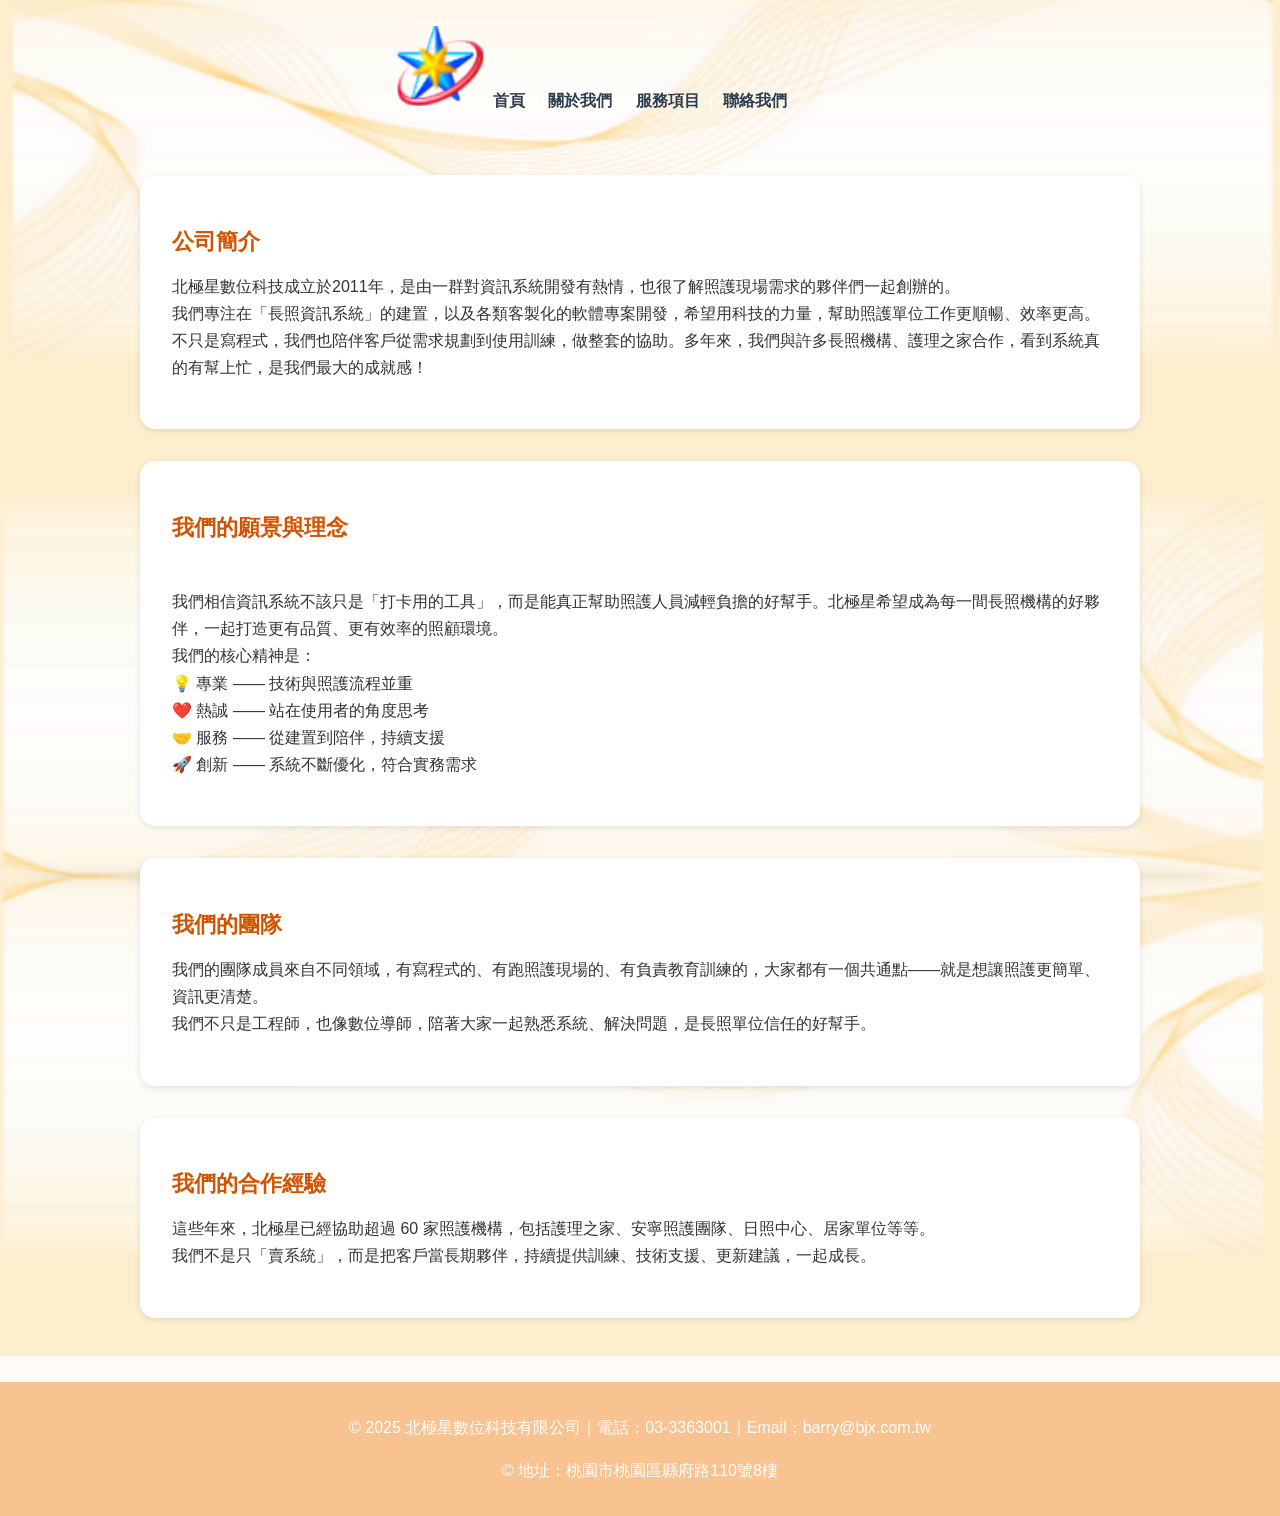
==== about.html @ 1ddce4c6 "Add files via upload 初始化" ====
<!DOCTYPE html>
<html lang="zh-TW">
<head>
  <meta charset="UTF-8" />
  <title>關於我們 - 北極星數位科技有限公司</title>
  <meta name="viewport" content="width=device-width, initial-scale=1.0"/>
  <link rel="stylesheet" href="style.css?v=5">
  <style>
    body {
      font-family: "Segoe UI", "微軟正黑體", sans-serif;
      margin: 0;
      padding: 0;
      background-color: #fefaf6;
      color: #333;
    }
  header {
    padding: 1em;
    text-align: center;
    color: #fff;
  }
   footer {
    background-color: #f8c291;
    padding: 1em;
    text-align: center;
    color: #fff;
  }
    main {
      padding: 2em;
      max-width: 1000px;
      margin: auto;
    }
    section {
      background-color: #fff;
      padding: 2em;
      border-radius: 15px;
      box-shadow: 0 2px 6px rgba(0,0,0,0.1);
      margin-bottom: 2em;
      display: flex;
      gap: 2em;
      align-items: center;
    }
    section img {
      width: 160px;
      height: auto;
      border-radius: 12px;
    }
    h1 {
      font-size: 2em;
      margin: 0.5em 0;
    }
    h2 {
      font-size: 1.4em;
      margin-bottom: 0.5em;
      color: #d35400;
    }
    p {
      line-height: 1.7;
    }
  </style>
</head>
<body>
  <header>
    <img src="logo.png?v=5" alt="北極星 Logo">
    
<nav style="text-align:center; margin: 15px;">
  <a href="index.html">首頁</a> |
  <a href="about.html">關於我們</a> |
  <a href="services.html">服務項目</a> |
  <a href="contact.html">聯絡我們</a>
</nav>

  </header>
  <main>
    <section>
      <div>
  <h2>公司簡介</h2>
  <p>北極星數位科技成立於2011年，是由一群對資訊系統開發有熱情，也很了解照護現場需求的夥伴們一起創辦的。<br>
  我們專注在「長照資訊系統」的建置，以及各類客製化的軟體專案開發，希望用科技的力量，幫助照護單位工作更順暢、效率更高。<br>
  不只是寫程式，我們也陪伴客戶從需求規劃到使用訓練，做整套的協助。多年來，我們與許多長照機構、護理之家合作，看到系統真的有幫上忙，是我們最大的成就感！</p>

      </div>
    </section>
    <section>
      <div>
  <h2>我們的願景與理念</h2><br>
  <p>我們相信資訊系統不該只是「打卡用的工具」，而是能真正幫助照護人員減輕負擔的好幫手。北極星希望成為每一間長照機構的好夥伴，一起打造更有品質、更有效率的照顧環境。<br>
  我們的核心精神是：<br>
  💡 專業 —— 技術與照護流程並重<br>
  ❤️ 熱誠 —— 站在使用者的角度思考<br>
  🤝 服務 —— 從建置到陪伴，持續支援<br>
  🚀 創新 —— 系統不斷優化，符合實務需求</p>

      </div>
    </section>
    <section>
      <div>
  <h2>我們的團隊</h2>
  <p>我們的團隊成員來自不同領域，有寫程式的、有跑照護現場的、有負責教育訓練的，大家都有一個共通點——就是想讓照護更簡單、資訊更清楚。<br>
  我們不只是工程師，也像數位導師，陪著大家一起熟悉系統、解決問題，是長照單位信任的好幫手。</p>

      </div>
    </section>
    <section>
      <div>
  <h2>我們的合作經驗</h2>
  <p>這些年來，北極星已經協助超過 60 家照護機構，包括護理之家、安寧照護團隊、日照中心、居家單位等等。<br>
  我們不是只「賣系統」，而是把客戶當長期夥伴，持續提供訓練、技術支援、更新建議，一起成長。</p>

      </div>
    </section>
	
  </main>
  <footer>
    <p>&copy; 2025 北極星數位科技有限公司｜電話：03-3363001｜Email：barry@bjx.com.tw</p>
    <p>&copy; 地址：桃園市桃園區縣府路110號8樓</p>
  </footer>
</body>
</html>
---- style.css ----
body {
  font-family: 'Microsoft JhengHei', sans-serif;
  background: url('bg.png') no-repeat center center fixed;
  background-size: cover;
  margin: 0;
  padding: 0;
  color: #333;
}
nav a {
  margin: 0 5px;
  color: #2c3e50;
  text-decoration: none;
  font-weight: bold;
}
nav a:hover {
  color: #e67e22;
}
main {
  padding: 40px 20px;
}
header {
  position: relative;
}


header img { 
    padding-right: 400px;
    height: 80px;
    margin: 10px auto;
    margin-bottom: -30px;
    display: block;
}
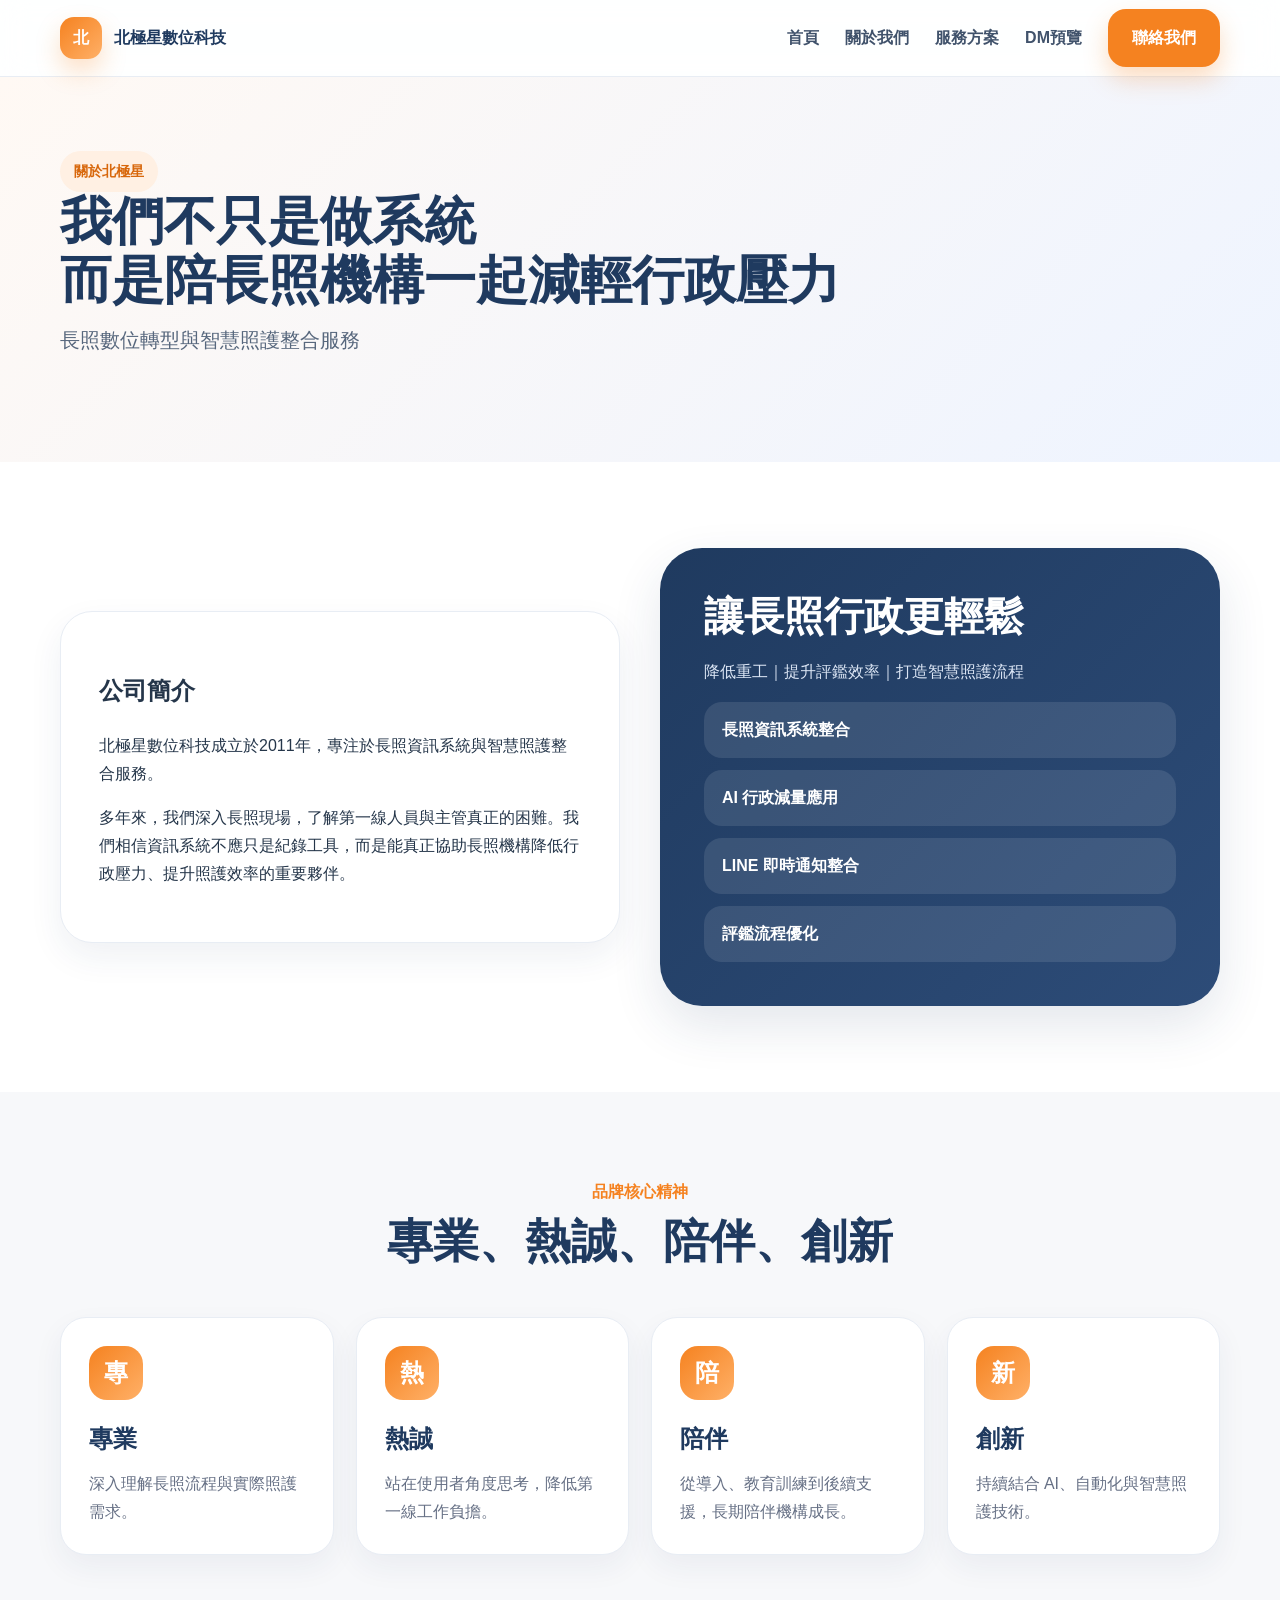
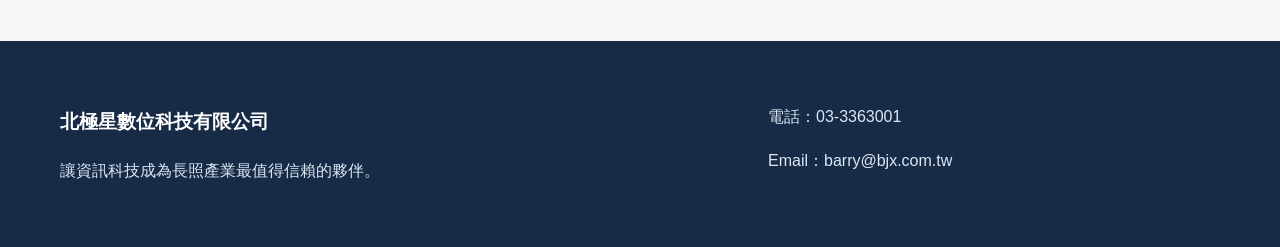
==== commit b2004a85: "Add files via upload 20260529更新" ====
--- a/about.html
+++ b/about.html
@@ -1,118 +1 @@
-<!DOCTYPE html>
-<html lang="zh-TW">
-<head>
-  <meta charset="UTF-8" />
-  <title>關於我們 - 北極星數位科技有限公司</title>
-  <meta name="viewport" content="width=device-width, initial-scale=1.0"/>
-  <link rel="stylesheet" href="style.css?v=5">
-  <style>
-    body {
-      font-family: "Segoe UI", "微軟正黑體", sans-serif;
-      margin: 0;
-      padding: 0;
-      background-color: #fefaf6;
-      color: #333;
-    }
-  header {
-    padding: 1em;
-    text-align: center;
-    color: #fff;
-  }
-   footer {
-    background-color: #f8c291;
-    padding: 1em;
-    text-align: center;
-    color: #fff;
-  }
-    main {
-      padding: 2em;
-      max-width: 1000px;
-      margin: auto;
-    }
-    section {
-      background-color: #fff;
-      padding: 2em;
-      border-radius: 15px;
-      box-shadow: 0 2px 6px rgba(0,0,0,0.1);
-      margin-bottom: 2em;
-      display: flex;
-      gap: 2em;
-      align-items: center;
-    }
-    section img {
-      width: 160px;
-      height: auto;
-      border-radius: 12px;
-    }
-    h1 {
-      font-size: 2em;
-      margin: 0.5em 0;
-    }
-    h2 {
-      font-size: 1.4em;
-      margin-bottom: 0.5em;
-      color: #d35400;
-    }
-    p {
-      line-height: 1.7;
-    }
-  </style>
-</head>
-<body>
-  <header>
-    <img src="logo.png?v=5" alt="北極星 Logo">
-    
-<nav style="text-align:center; margin: 15px;">
-  <a href="index.html">首頁</a> |
-  <a href="about.html">關於我們</a> |
-  <a href="services.html">服務項目</a> |
-  <a href="contact.html">聯絡我們</a>
-</nav>
-
-  </header>
-  <main>
-    <section>
-      <div>
-  <h2>公司簡介</h2>
-  <p>北極星數位科技成立於2011年，是由一群對資訊系統開發有熱情，也很了解照護現場需求的夥伴們一起創辦的。<br>
-  我們專注在「長照資訊系統」的建置，以及各類客製化的軟體專案開發，希望用科技的力量，幫助照護單位工作更順暢、效率更高。<br>
-  不只是寫程式，我們也陪伴客戶從需求規劃到使用訓練，做整套的協助。多年來，我們與許多長照機構、護理之家合作，看到系統真的有幫上忙，是我們最大的成就感！</p>
-
-      </div>
-    </section>
-    <section>
-      <div>
-  <h2>我們的願景與理念</h2><br>
-  <p>我們相信資訊系統不該只是「打卡用的工具」，而是能真正幫助照護人員減輕負擔的好幫手。北極星希望成為每一間長照機構的好夥伴，一起打造更有品質、更有效率的照顧環境。<br>
-  我們的核心精神是：<br>
-  💡 專業 —— 技術與照護流程並重<br>
-  ❤️ 熱誠 —— 站在使用者的角度思考<br>
-  🤝 服務 —— 從建置到陪伴，持續支援<br>
-  🚀 創新 —— 系統不斷優化，符合實務需求</p>
-
-      </div>
-    </section>
-    <section>
-      <div>
-  <h2>我們的團隊</h2>
-  <p>我們的團隊成員來自不同領域，有寫程式的、有跑照護現場的、有負責教育訓練的，大家都有一個共通點——就是想讓照護更簡單、資訊更清楚。<br>
-  我們不只是工程師，也像數位導師，陪著大家一起熟悉系統、解決問題，是長照單位信任的好幫手。</p>
-
-      </div>
-    </section>
-    <section>
-      <div>
-  <h2>我們的合作經驗</h2>
-  <p>這些年來，北極星已經協助超過 60 家照護機構，包括護理之家、安寧照護團隊、日照中心、居家單位等等。<br>
-  我們不是只「賣系統」，而是把客戶當長期夥伴，持續提供訓練、技術支援、更新建議，一起成長。</p>
-
-      </div>
-    </section>
-	
-  </main>
-  <footer>
-    <p>&copy; 2025 北極星數位科技有限公司｜電話：03-3363001｜Email：barry@bjx.com.tw</p>
-    <p>&copy; 地址：桃園市桃園區縣府路110號8樓</p>
-  </footer>
-</body>
-</html>
+<!DOCTYPE html><html lang="zh-TW"><head><meta charset="UTF-8"><meta name="viewport" content="width=device-width,initial-scale=1"><title>關於我們｜北極星數位科技</title><link rel="stylesheet" href="assets/css/style.css"></head><body><header class="nav"><div class="container nav-inner"><a class="brand" href="index.html"><div class="logo">北</div><span>北極星數位科技</span></a><nav class="menu"><a href="index.html">首頁</a><a href="about.html">關於我們</a><a href="services.html">服務方案</a><a href="dm.html">DM預覽</a><a href="contact.html" class="btn primary">聯絡我們</a></nav><div class="mobile-toggle">☰</div></div></header><section class="page-hero"><div class="container"><div class="eyebrow">關於北極星</div><h1>我們不只是做系統<br>而是陪長照機構一起減輕行政壓力</h1><p class="lead">長照數位轉型與智慧照護整合服務</p></div></section><section class="section white"><div class="container split"><div class="text-block"><h2>公司簡介</h2><p>北極星數位科技成立於2011年，專注於長照資訊系統與智慧照護整合服務。</p><p>多年來，我們深入長照現場，了解第一線人員與主管真正的困難。我們相信資訊系統不應只是紀錄工具，而是能真正協助長照機構降低行政壓力、提升照護效率的重要夥伴。</p></div><div class="dark-box"><h2>讓長照行政更輕鬆</h2><p>降低重工｜提升評鑑效率｜打造智慧照護流程</p><div class="list"><div>長照資訊系統整合</div><div>AI 行政減量應用</div><div>LINE 即時通知整合</div><div>評鑑流程優化</div></div></div></div></section><section class="section"><div class="container"><div class="section-title"><div class="mini">品牌核心精神</div><h2>專業、熱誠、陪伴、創新</h2></div><div class="cards"><div class="card"><div class="icon">專</div><h3>專業</h3><p>深入理解長照流程與實際照護需求。</p></div><div class="card"><div class="icon">熱</div><h3>熱誠</h3><p>站在使用者角度思考，降低第一線工作負擔。</p></div><div class="card"><div class="icon">陪</div><h3>陪伴</h3><p>從導入、教育訓練到後續支援，長期陪伴機構成長。</p></div><div class="card"><div class="icon">新</div><h3>創新</h3><p>持續結合 AI、自動化與智慧照護技術。</p></div></div></div></section><footer class="footer"><div class="container footer-grid"><div><h3>北極星數位科技有限公司</h3><p>讓資訊科技成為長照產業最值得信賴的夥伴。</p></div><div><p>電話：03-3363001</p><p>Email：barry@bjx.com.tw</p></div></div></footer><script src="assets/js/main.js"></script></body></html>
--- a/assets/css/style.css
+++ b/assets/css/style.css
@@ -0,0 +1,17 @@
+:root{
+  --orange:#f58220;
+  --orange2:#ffb067;
+  --blue:#1f3a5f;
+  --blue2:#2d4c78;
+  --soft:#fff9f4;
+  --bg:#f7f8fa;
+  --text:#25364a;
+  --muted:#667085;
+  --line:#e8edf4;
+  --white:#fff;
+  --shadow:0 20px 50px rgba(31,58,95,.12);
+  --radius:26px;
+}
+*{box-sizing:border-box} html{scroll-behavior:smooth} body{margin:0;font-family:"Microsoft JhengHei","Noto Sans TC",Arial,sans-serif;color:var(--text);background:var(--bg);line-height:1.75} a{text-decoration:none;color:inherit} img{max-width:100%;display:block}.container{width:min(1160px,92%);margin:auto}.nav{position:sticky;top:0;z-index:20;background:rgba(255,255,255,.88);backdrop-filter:blur(14px);border-bottom:1px solid var(--line)}.nav-inner{height:76px;display:flex;align-items:center;justify-content:space-between}.brand{display:flex;align-items:center;gap:12px;font-weight:900;color:var(--blue)}.logo{width:42px;height:42px;border-radius:14px;background:linear-gradient(135deg,var(--orange),var(--orange2));display:grid;place-items:center;color:white;font-weight:900;box-shadow:0 12px 25px rgba(245,130,32,.25)}.menu{display:flex;gap:26px;align-items:center;font-weight:700;color:#40526b}.menu a:hover{color:var(--orange)}.btn{display:inline-flex;align-items:center;justify-content:center;gap:8px;border-radius:18px;padding:13px 22px;font-weight:900;border:2px solid transparent;transition:.25s}.btn.primary{background:var(--orange);color:white;box-shadow:0 12px 25px rgba(245,130,32,.28)}.btn.primary:hover{transform:translateY(-2px);background:#ff8d2c}.btn.secondary{border-color:var(--blue);color:var(--blue);background:white}.btn.secondary:hover{background:var(--blue);color:white}.hero{overflow:hidden;position:relative;background:radial-gradient(circle at 85% 20%,rgba(245,130,32,.16),transparent 32%),linear-gradient(135deg,var(--soft) 0%,#fff 45%,#eef4ff 100%);padding:96px 0}.hero-grid{display:grid;grid-template-columns:1.05fr .95fr;gap:56px;align-items:center}.eyebrow{display:inline-flex;padding:8px 14px;border-radius:999px;background:#fff0e3;color:#d8670b;font-weight:900;font-size:14px}.hero h1{font-size:clamp(42px,6vw,72px);line-height:1.08;margin:22px 0 18px;color:var(--blue);letter-spacing:-1px}.hero h1 span{color:var(--orange)}.lead{font-size:20px;color:#57677d;margin:0 0 30px}.hero-actions{display:flex;gap:14px;flex-wrap:wrap}.quick-tags{display:grid;grid-template-columns:repeat(4,1fr);gap:12px;margin-top:38px}.tag{background:#fff;border:1px solid var(--line);border-radius:18px;padding:14px;text-align:center;font-weight:900;box-shadow:0 10px 25px rgba(31,58,95,.07)}.dashboard{background:#fff;border-radius:42px;padding:26px;box-shadow:var(--shadow);border:1px solid #ffe0c7;position:relative}.dash-top{background:linear-gradient(135deg,var(--orange),var(--orange2));color:white;border-radius:30px;padding:30px}.dash-top small{opacity:.85}.dash-top h2{font-size:34px;line-height:1.2;margin:10px 0}.check-list{margin:20px 0 0;display:grid;gap:12px}.check-list div{display:flex;justify-content:space-between;align-items:center;background:#f7f9fc;border-radius:18px;padding:15px 18px;font-weight:800}.check{color:#20b26b;font-weight:900}.section{padding:86px 0}.section.white{background:white}.section-title{text-align:center;margin-bottom:48px}.section-title .mini{color:var(--orange);font-weight:900;margin-bottom:8px}.section-title h2{font-size:clamp(30px,4vw,46px);line-height:1.2;margin:0 0 14px;color:var(--blue)}.section-title p{font-size:18px;color:var(--muted);max-width:760px;margin:auto}.cards{display:grid;grid-template-columns:repeat(4,1fr);gap:22px}.card{background:#fff;border-radius:var(--radius);padding:28px;border:1px solid var(--line);box-shadow:0 12px 30px rgba(31,58,95,.06);transition:.25s}.card:hover{transform:translateY(-5px);box-shadow:var(--shadow)}.card.soft{background:var(--soft);border-color:#ffe0c7}.icon{width:54px;height:54px;border-radius:18px;background:linear-gradient(135deg,var(--orange),var(--orange2));margin-bottom:18px;display:grid;place-items:center;color:white;font-weight:900;font-size:24px}.icon.blue{background:linear-gradient(135deg,var(--blue),var(--blue2))}.card h3{font-size:24px;margin:0 0 10px;color:var(--blue)}.card p{color:var(--muted);margin:0}.solutions{display:grid;grid-template-columns:repeat(2,1fr);gap:24px}.solution{display:flex;gap:20px;align-items:flex-start;background:white;border-radius:30px;padding:30px;border:1px solid var(--line);box-shadow:0 14px 34px rgba(31,58,95,.07)}.solution h3{font-size:26px;margin:0 0 8px;color:var(--blue)}.stats{display:grid;grid-template-columns:repeat(5,1fr);gap:16px}.stat{background:white;border-radius:24px;padding:24px;text-align:center;border:1px solid var(--line)}.stat strong{display:block;font-size:34px;color:var(--orange);line-height:1.1}.stat span{font-weight:800;color:#4b5f77}.split{display:grid;grid-template-columns:1fr 1fr;gap:40px;align-items:center}.dark-box{background:linear-gradient(135deg,var(--blue),var(--blue2));color:white;border-radius:42px;padding:44px;box-shadow:var(--shadow)}.dark-box h2{font-size:40px;line-height:1.2;margin:0 0 18px}.dark-box p{color:#dce6f5}.list{display:grid;gap:12px}.list div{background:rgba(255,255,255,.1);border-radius:18px;padding:14px 18px;font-weight:800}.dm-preview{display:grid;grid-template-columns:1fr 1fr;gap:24px}.dm-card{background:white;border-radius:32px;box-shadow:var(--shadow);padding:18px;border:1px solid var(--line)}.cta{background:linear-gradient(135deg,var(--orange),#ff9d3f);color:white;border-radius:42px;padding:54px;text-align:center;box-shadow:0 20px 50px rgba(245,130,32,.22)}.cta h2{font-size:42px;line-height:1.2;margin:0 0 12px}.cta p{font-size:20px;margin:0 0 26px;color:#fff8f1}.footer{background:#172b46;color:white;padding:46px 0}.footer-grid{display:grid;grid-template-columns:1.2fr .8fr;gap:30px}.footer p,.footer a{color:#dce6f5}.page-hero{background:linear-gradient(135deg,var(--soft),#eef4ff);padding:74px 0}.page-hero h1{font-size:52px;line-height:1.15;color:var(--blue);margin:0 0 12px}.text-block{background:white;border-radius:32px;padding:38px;box-shadow:0 14px 34px rgba(31,58,95,.07);border:1px solid var(--line)}.contact-grid{display:grid;grid-template-columns:1fr 1fr;gap:28px}.form input,.form textarea{width:100%;border:1px solid var(--line);border-radius:16px;padding:14px 16px;font-size:16px;margin-bottom:12px;font-family:inherit}.form textarea{min-height:140px}.mobile-toggle{display:none}
+@media(max-width:900px){.menu{display:none}.mobile-toggle{display:block}.hero-grid,.split,.contact-grid,.footer-grid{grid-template-columns:1fr}.quick-tags,.cards,.stats,.dm-preview{grid-template-columns:1fr 1fr}.solutions{grid-template-columns:1fr}.hero{padding:64px 0}.section{padding:64px 0}.page-hero h1{font-size:40px}}
+@media(max-width:560px){.quick-tags,.cards,.stats,.dm-preview{grid-template-columns:1fr}.hero h1{font-size:44px}.lead{font-size:18px}.nav-inner{height:68px}.brand span{font-size:15px}.cta h2{font-size:32px}}
